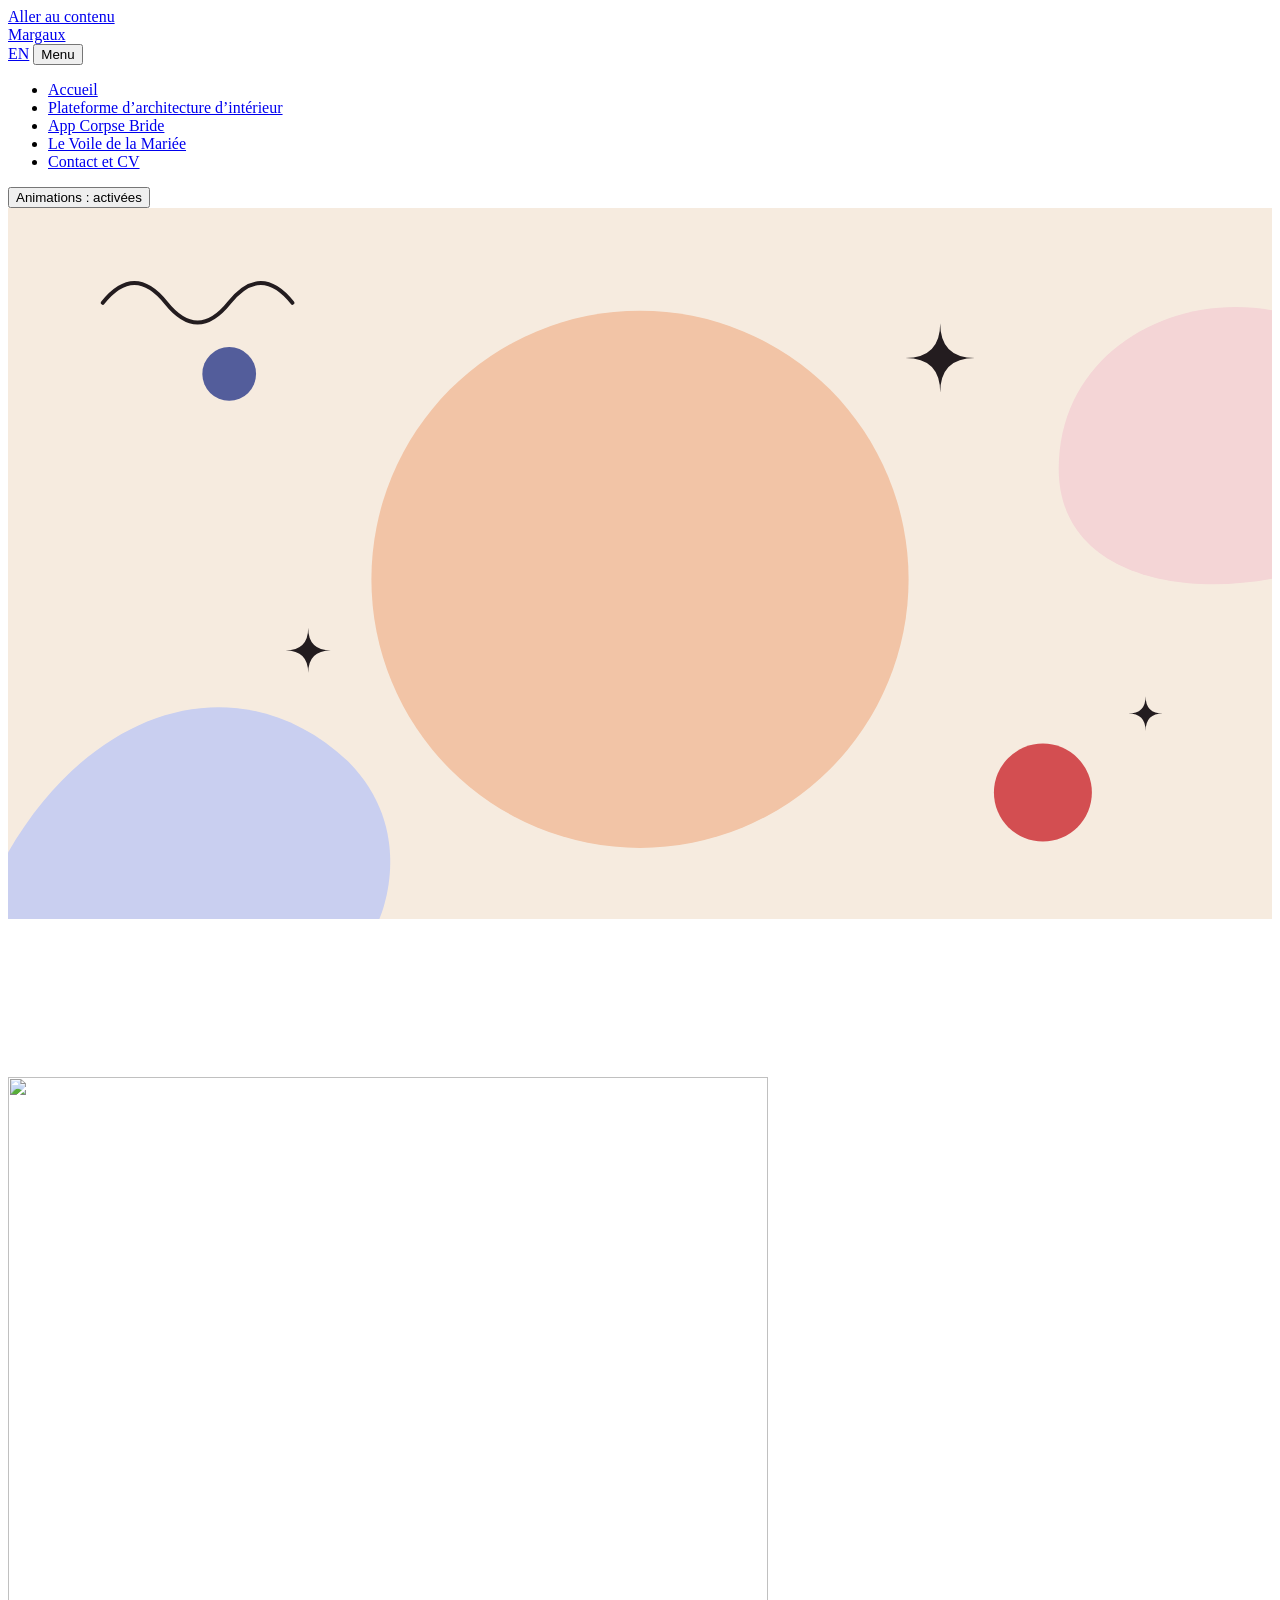
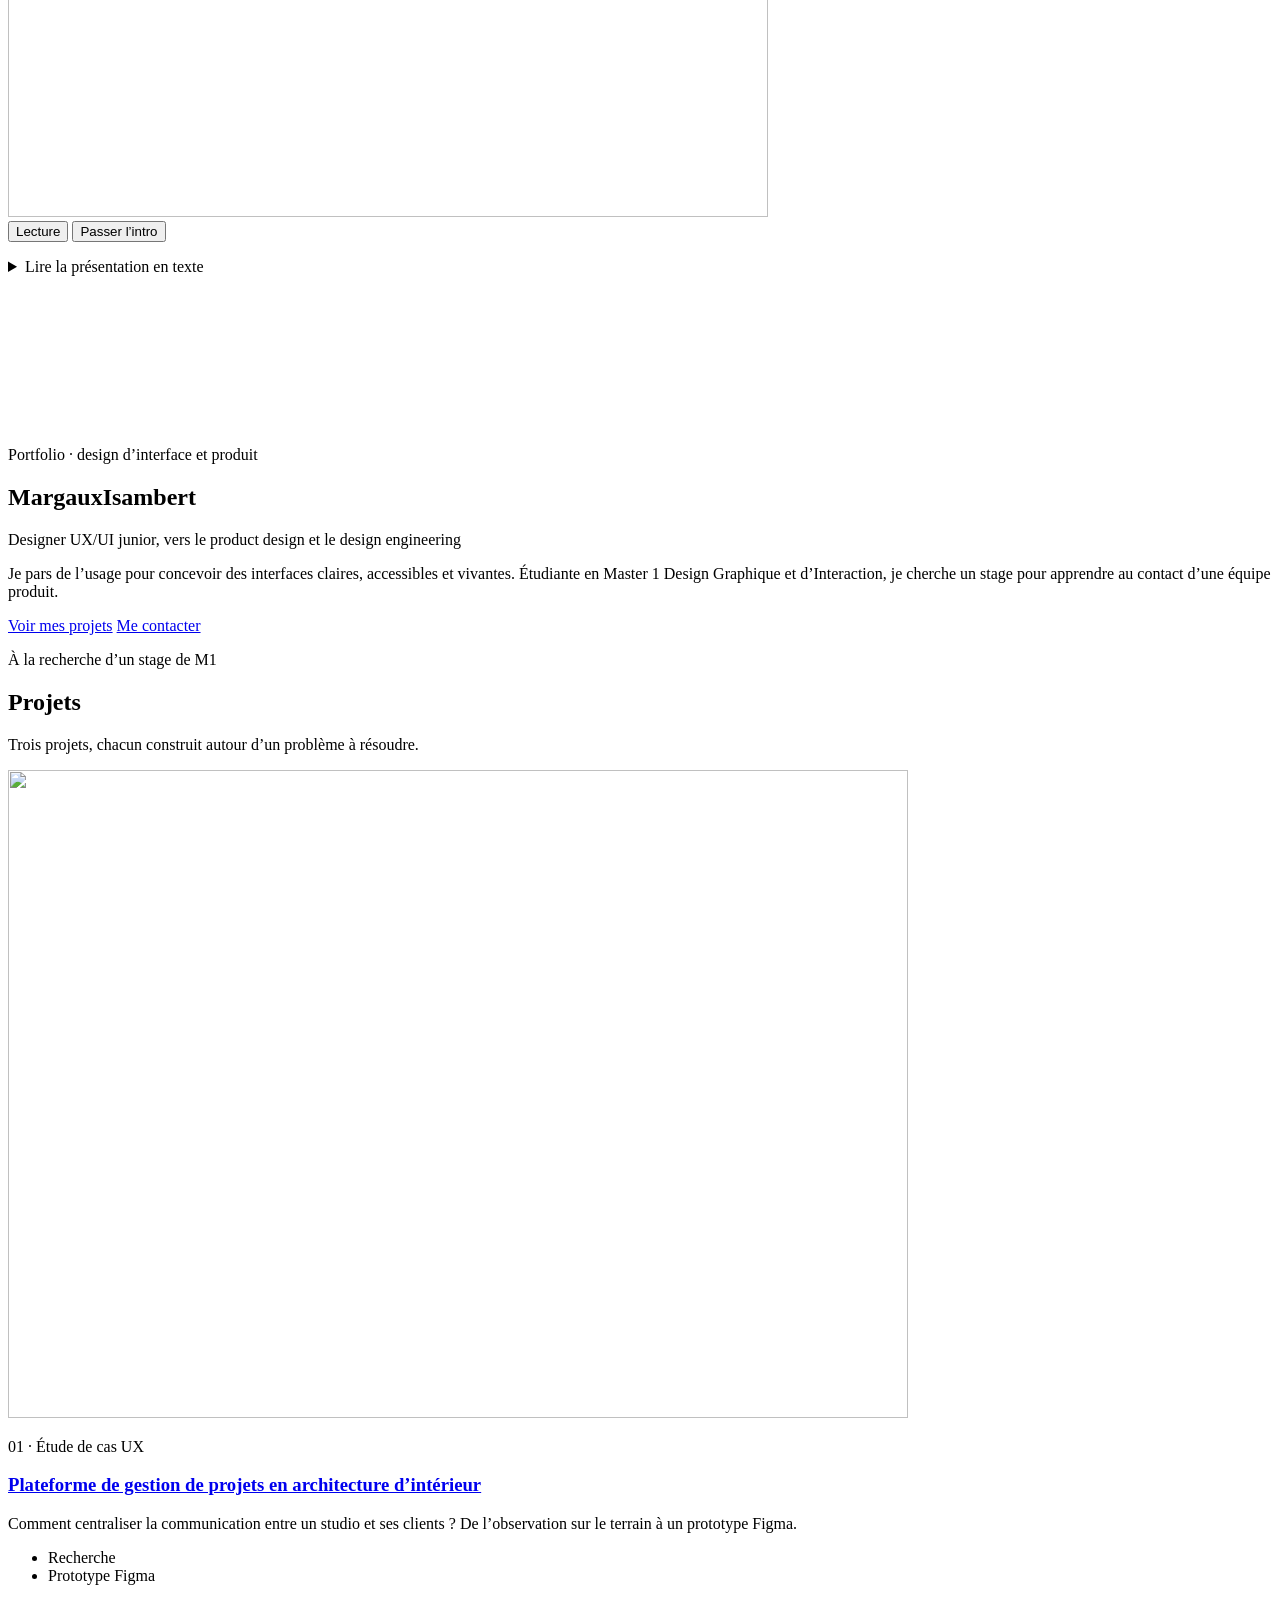
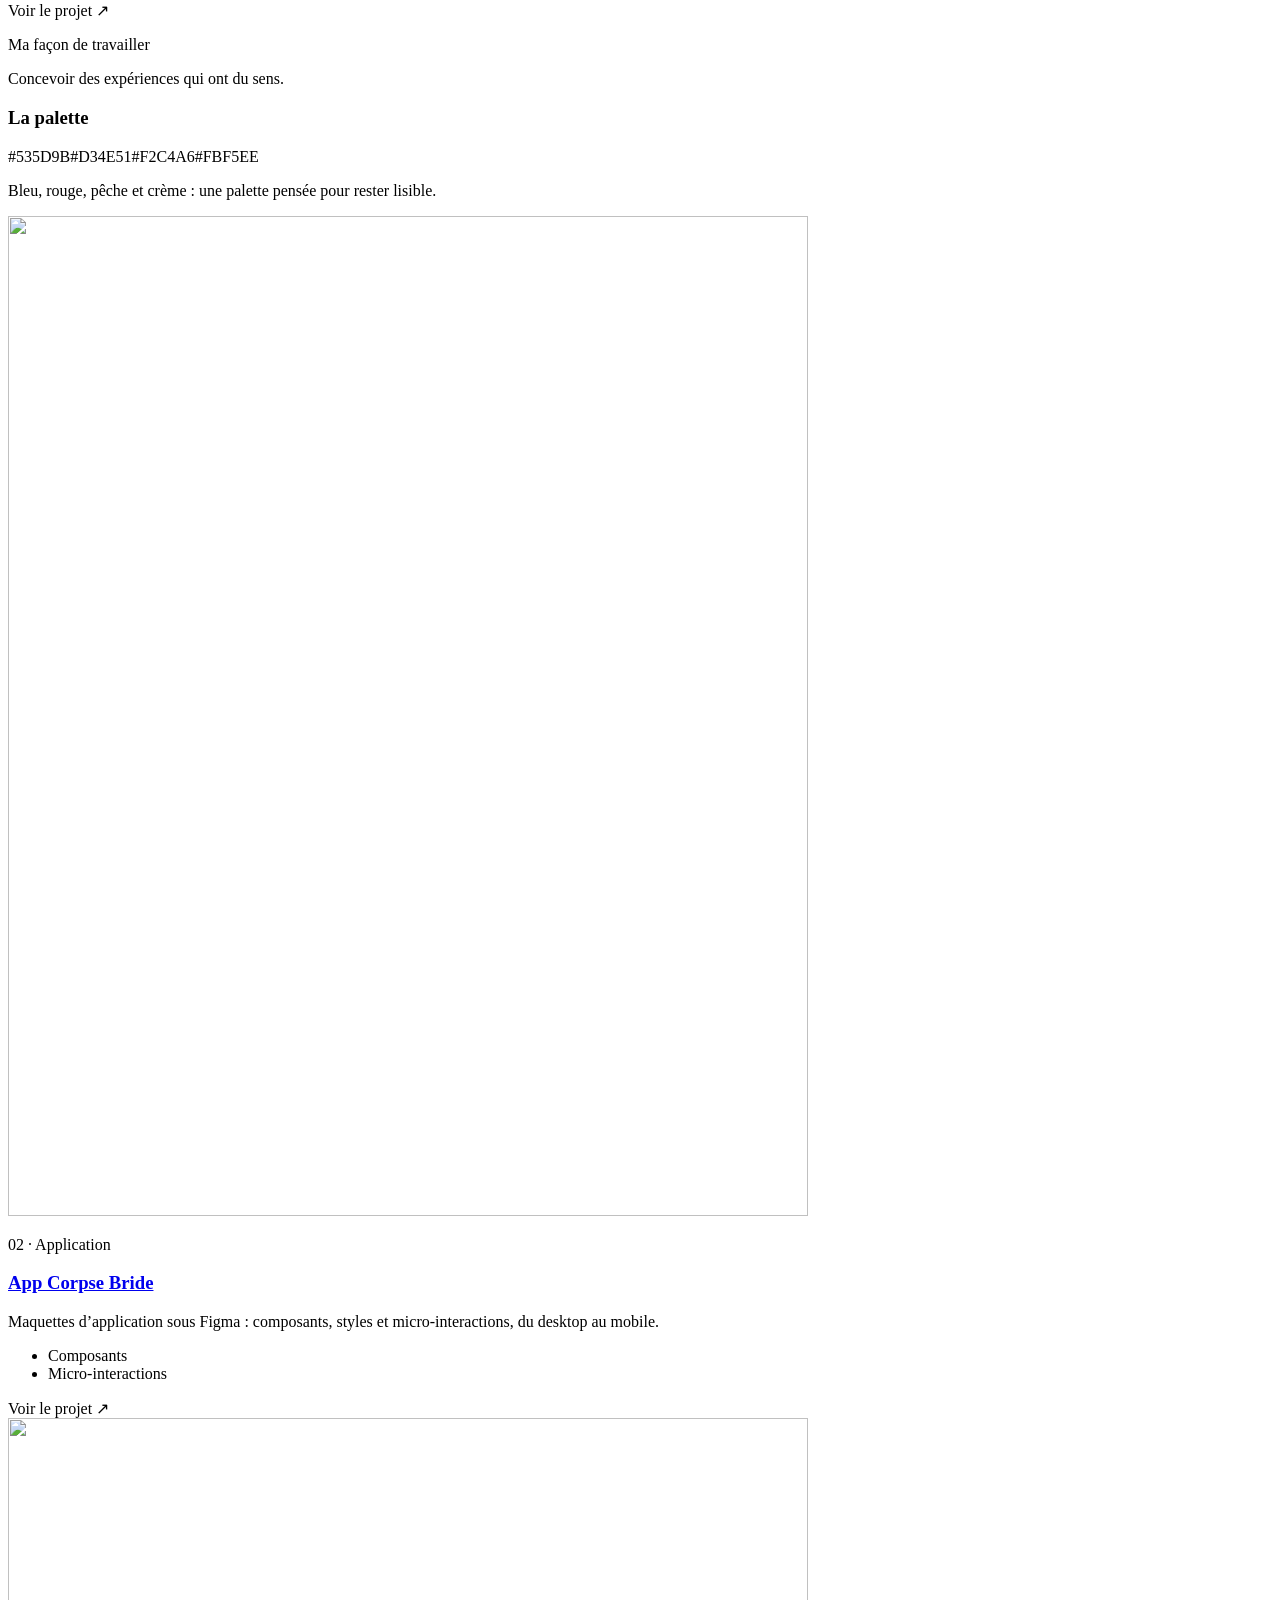
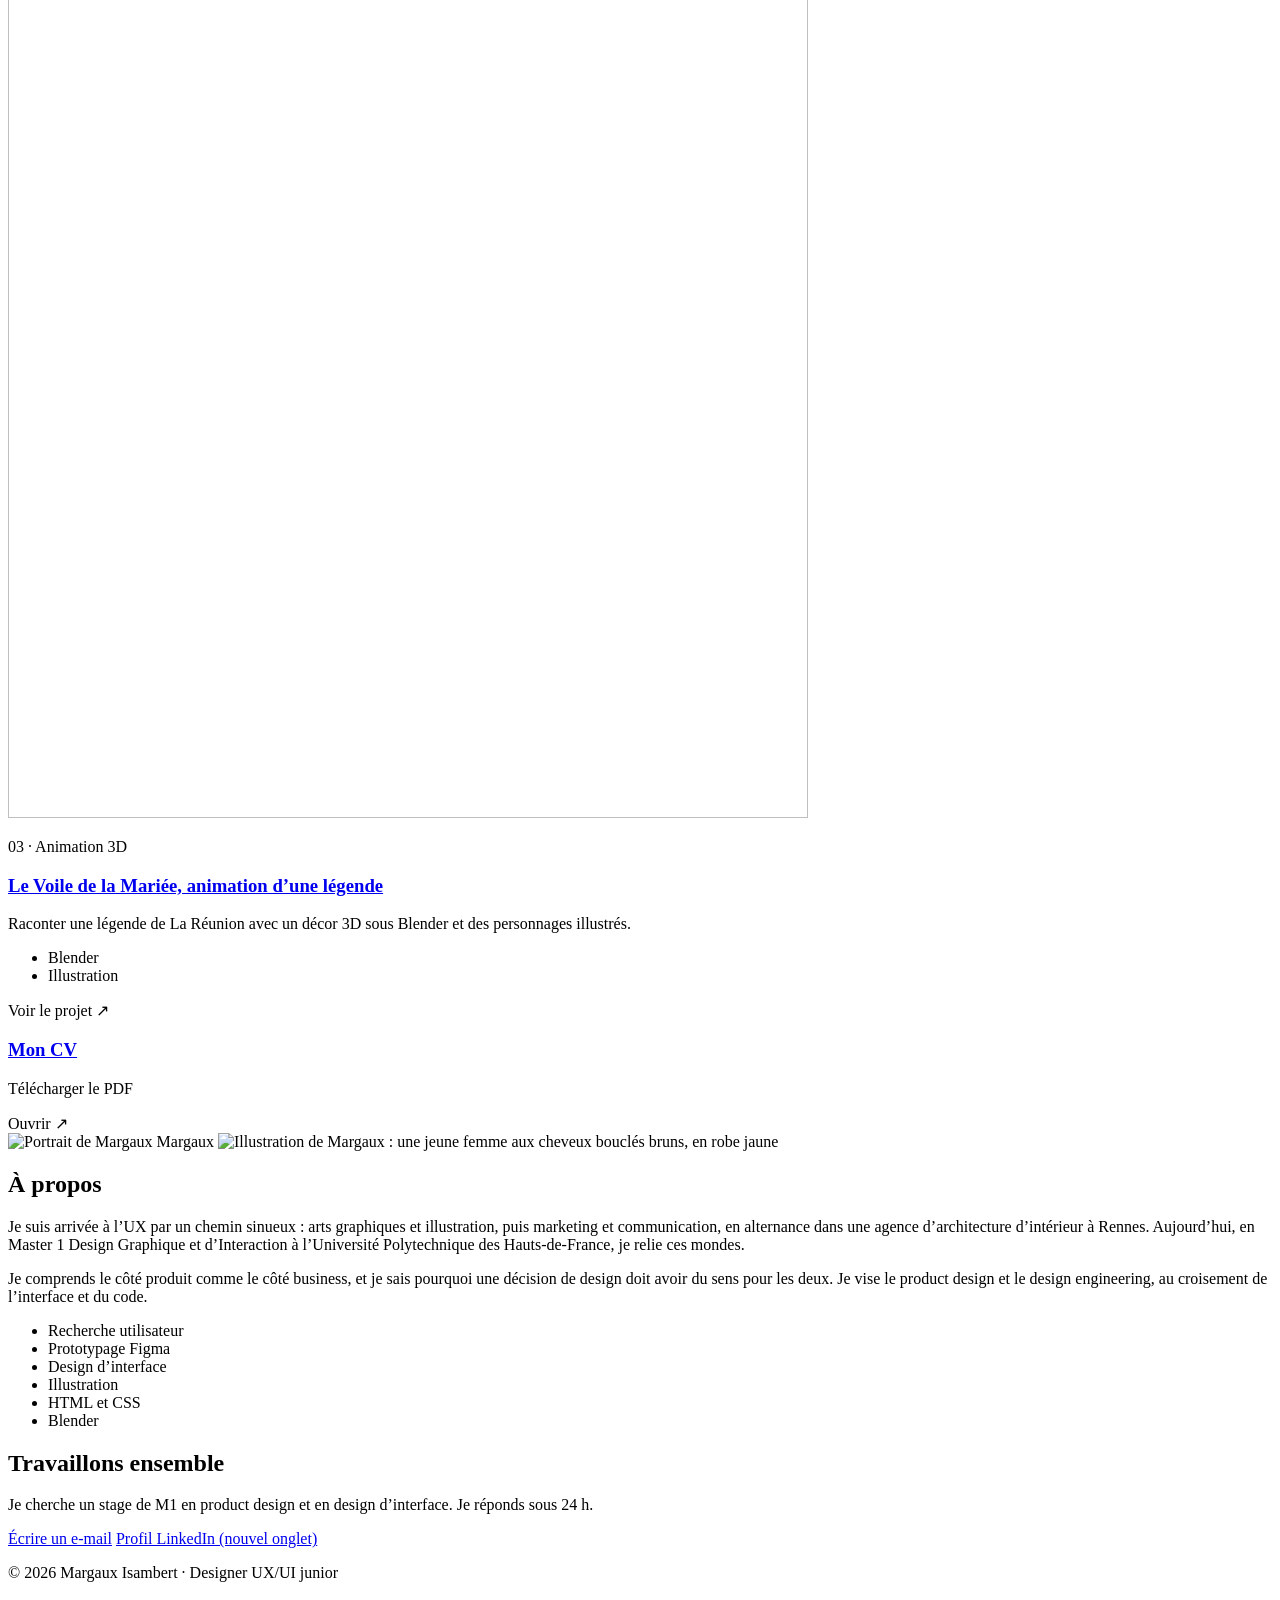
==== index.html @ fbe2d5d9 "Add files via upload" ====
<!doctype html>
<html lang="fr">
<head>
<meta charset="utf-8">
<meta name="viewport" content="width=device-width, initial-scale=1">
<title>Margaux Isambert | Designer UX/UI junior, product design et design engineering</title>
<meta name="description" content="Portfolio de Margaux Isambert, designer UX/UI junior en Master 1 Design Graphique et d’Interaction : étude de cas UX, maquettes d’application, animation 3D.">
<meta name="theme-color" content="#535d9b">
<link rel="canonical" href="https://mamargaux01.github.io/portfolio-2026/">
<link rel="alternate" hreflang="fr" href="https://mamargaux01.github.io/portfolio-2026/">
<link rel="alternate" hreflang="en" href="https://mamargaux01.github.io/portfolio-2026/en/index.html">
<link rel="alternate" hreflang="x-default" href="https://mamargaux01.github.io/portfolio-2026/">
<meta property="og:type" content="website">
<meta property="og:locale" content="fr_FR">
<meta property="og:title" content="Margaux Isambert | Designer UX/UI junior, product design et design engineering">
<meta property="og:description" content="Portfolio de Margaux Isambert, designer UX/UI junior en Master 1 Design Graphique et d’Interaction : étude de cas UX, maquettes d’application, animation 3D.">
<meta property="og:url" content="https://mamargaux01.github.io/portfolio-2026/">
<link rel="icon" href="assets/img/favicon.svg" type="image/svg+xml">
<link rel="preload" href="assets/fonts/sacramento-latin-400-normal.woff2" as="font" type="font/woff2" crossorigin>
<link rel="preload" href="assets/fonts/alice-latin-400-normal.woff2" as="font" type="font/woff2" crossorigin>
<script>(function(){var d=document.documentElement,m='full';try{m=matchMedia('(prefers-reduced-motion: reduce)').matches?'reduced':'full';var s=localStorage.getItem('mi-motion');if(s)m=s}catch(e){}d.dataset.motion=m})()</script>
<link rel="stylesheet" href="assets/css/style.css">
<link rel="preload" href="assets/img/avatar.webp" as="image" type="image/webp">
<script type="application/ld+json">{"@context":"https://schema.org","@type":"Person","name":"Margaux Isambert","jobTitle":"Designer UX/UI junior","url":"https://mamargaux01.github.io/portfolio-2026/","sameAs":["https://www.linkedin.com/in/margaux-isambert/"],"alumniOf":{"@type":"CollegeOrUniversity","name":"Université Polytechnique des Hauts-de-France"}}</script>
</head>
<body>
<a class="skip" href="#contenu">Aller au contenu</a>
<header class="hdr">
  <a class="logo" href="index.html" aria-label="Margaux Isambert, accueil">Margaux</a>
  <div class="hdr__right">
    <a class="lang" href="en/index.html" hreflang="en" lang="en" aria-label="Read this page in English">EN</a>
    <button class="burger" id="menu-btn" type="button" aria-expanded="false" aria-controls="menu" data-open-label="Menu" data-close-label="Fermer">
      <span class="burger__bars" aria-hidden="true"><span></span></span>
      <span class="burger__label">Menu</span>
    </button>
  </div>
</header>
<div class="menu" id="menu" role="dialog" aria-modal="true" aria-label="Menu principal" inert>
  <nav aria-label="Navigation principale">
    <ul><li><a href="index.html" aria-current="page">Accueil</a></li><li><a href="projets/plateforme-gestion-architecture.html">Plateforme d’architecture d’intérieur</a></li><li><a href="projets/app-corpse-bride.html">App Corpse Bride</a></li><li><a href="projets/voile-de-la-mariee.html">Le Voile de la Mariée</a></li><li><a href="contact.html">Contact et CV</a></li></ul>
  </nav>
  <div class="menu__tools">
    <button class="btn btn--ghost" id="motion-toggle" type="button" aria-pressed="false" data-on="Animations : activées" data-off="Animations : réduites">Animations : activées</button>
  </div>
</div>
<main id="contenu">
  <section class="intro" aria-label="Introduction animée">
    <div class="stage" data-intro data-video="off" data-l-play="Lecture" data-l-pause="Pause" data-l-replay="Revoir l’intro" data-l-done="Intro terminée" data-l-sp="Lecture" data-l-spa="Pause">
      <div class="stage__deco"><svg viewBox="0 0 1600 900" preserveAspectRatio="xMidYMid slice" xmlns="http://www.w3.org/2000/svg" aria-hidden="true" focusable="false">
<rect width="1600" height="900" fill="#f6ebdf"/>
<circle cx="800" cy="470" r="340" fill="#f2c4a6"/>
<path d="M-40 900 C60 640 280 560 430 700 C520 790 470 900 470 900Z" fill="#c9cff0"/>
<path d="M1640 140 C1500 90 1330 170 1330 330 C1330 470 1500 500 1640 460Z" fill="#f4d5d6"/>
<circle cx="1310" cy="740" r="62" fill="#d34e51"/>
<circle cx="280" cy="210" r="34" fill="#535d9b"/>
<path d="M120 120 q40 -50 80 0 t80 0 t80 0" fill="none" stroke="#231c1f" stroke-width="5" stroke-linecap="round"/>
<g fill="#231c1f"><path transform="translate(1180 190)" d="M0 -44 Q0 0 44 0 Q0 0 0 44 Q0 0 -44 0 Q0 0 0 -44Z"/><path transform="translate(380 560) scale(.65)" d="M0 -44 Q0 0 44 0 Q0 0 0 44 Q0 0 -44 0 Q0 0 0 -44Z"/><path transform="translate(1440 640) scale(.5)" d="M0 -44 Q0 0 44 0 Q0 0 0 44 Q0 0 -44 0 Q0 0 0 -44Z"/></g>
</svg></div>
      <video class="stage__video" muted playsinline preload="auto" poster="assets/img/avatar.webp" aria-hidden="true" tabindex="-1">
                <source src="assets/video/intro.webm" type="video/webm">
        <source src="assets/video/intro.mp4" type="video/mp4">
      </video>
      <div class="stage__fallback" aria-hidden="true">
        <div class="prints"><span></span><span></span><span></span><span></span><span></span><span></span></div>
        <div class="walker"><img src="assets/img/avatar.webp" width="760" height="740" alt=""></div>
      </div>
      <div class="bubbles" aria-hidden="true"></div>
    </div>
    <div class="ctrl">
      <button class="btn" id="intro-play" type="button"><span>Lecture</span></button>
      <button class="btn btn--ghost" id="intro-skip" type="button">Passer l’intro</button>
    </div>
    <p class="vh" id="intro-status" role="status" aria-live="polite"></p>
    <details class="transcript">
      <summary>Lire la présentation en texte</summary>
      <ol id="transcript">
        <li data-start="1.2" data-end="4.4">Bonjour, moi c’est Margaux !</li>
        <li data-start="4.8" data-end="10">Je suis designer UX/UI junior, en Master 1 Design Graphique et d’Interaction à l’UPHF.</li>
        <li data-start="10.4" data-end="16.4">Je viens du marketing et de la communication : je conçois des interfaces qui ont du sens pour les gens… et pour le produit.</li>
        <li data-start="16.8" data-end="22">Mon objectif : devenir product designer et design engineer, là où le design rencontre le code.</li>
        <li data-start="22.4" data-end="26.5">Voici trois projets pour comprendre ma façon de travailler.</li>
      </ol>
    </details>
  </section>

  <section class="hero" id="hero" aria-labelledby="hero-title">
    <canvas class="organic" aria-hidden="true"></canvas>
    <div class="wrap hero__in">
      <p class="eyebrow">Portfolio · design d’interface et produit</p>
      <h1 id="hero-title"><span class="h1__script">Margaux</span><span class="h1__caps">Isambert</span></h1>
      <p class="hero__role">Designer UX/UI junior, vers le product design et le design engineering</p>
      <p class="hero__lead">Je pars de l’usage pour concevoir des interfaces claires, accessibles et vivantes. Étudiante en Master 1 Design Graphique et d’Interaction, je cherche un stage pour apprendre au contact d’une équipe produit.</p>
      <div class="hero__cta">
        <a class="btn" href="#projets">Voir mes projets</a>
        <a class="btn btn--ghost" href="contact.html">Me contacter</a>
      </div>
    </div>
    <p class="sticker">À la recherche d’un stage de M1</p>
  </section>

  <section class="sec" id="projets" aria-labelledby="projets-title">
    <div class="wrap">
      <div class="board-head">
        <h2 class="display" id="projets-title">Projets</h2>
        <p>Trois projets, chacun construit autour d’un problème à résoudre.</p>
      </div>
      <div class="board">
        <div class="col">
          <article class="pin pin--p1">
          <div class="pin__media pin__media--ui"><img src="assets/img/projects/p1-pin.webp" width="900" height="648" alt="" loading="lazy"></div>
          <div class="pin__body">
            <p class="eyebrow">01 · Étude de cas UX</p>
            <h3><a class="pin__link" href="projets/plateforme-gestion-architecture.html">Plateforme de gestion de projets en architecture d’intérieur</a></h3>
            <p>Comment centraliser la communication entre un studio et ses clients ? De l’observation sur le terrain à un prototype Figma.</p>
            <ul class="tags chips"><li>Recherche</li><li>Prototype Figma</li></ul>
          </div>
          <span class="pin__go" aria-hidden="true">Voir le projet ↗</span>
        </article>
          <div class="pin pin--quote"><p class="eyebrow">Ma façon de travailler</p><p>Concevoir des expériences qui ont du sens.</p></div>
        </div>
        <div class="col">
          <div class="pin pin--palette"><h3>La palette</h3>
            <div class="swatches"><span class="swatch swatch--blue">#535D9B</span><span class="swatch swatch--red">#D34E51</span><span class="swatch swatch--peach">#F2C4A6</span><span class="swatch swatch--cream">#FBF5EE</span></div>
            <p>Bleu, rouge, pêche et crème : une palette pensée pour rester lisible.</p></div>
          <article class="pin pin--p2">
          <div class="pin__media pin__media--tall"><img src="assets/img/projects/p2-pin.webp" width="800" height="1000" alt="" loading="lazy"></div>
          <div class="pin__body">
            <p class="eyebrow">02 · Application</p>
            <h3><a class="pin__link" href="projets/app-corpse-bride.html">App Corpse Bride</a></h3>
            <p>Maquettes d’application sous Figma : composants, styles et micro-interactions, du desktop au mobile.</p>
            <ul class="tags chips"><li>Composants</li><li>Micro-interactions</li></ul>
          </div>
          <span class="pin__go" aria-hidden="true">Voir le projet ↗</span>
        </article>
        </div>
        <div class="col">
          <article class="pin pin--p3">
          <div class="pin__media pin__media--tall2"><img src="assets/img/projects/p3-pin.webp" width="800" height="1000" alt="" loading="lazy"></div>
          <div class="pin__body">
            <p class="eyebrow">03 · Animation 3D</p>
            <h3><a class="pin__link" href="projets/voile-de-la-mariee.html">Le Voile de la Mariée, animation d’une légende</a></h3>
            <p>Raconter une légende de La Réunion avec un décor 3D sous Blender et des personnages illustrés.</p>
            <ul class="tags chips"><li>Blender</li><li>Illustration</li></ul>
          </div>
          <span class="pin__go" aria-hidden="true">Voir le projet ↗</span>
        </article>
          <div class="pin pin--cv"><h3><a class="pin__link" href="contact.html#cv">Mon CV</a></h3><p>Télécharger le PDF</p><span class="pin__go" aria-hidden="true">Ouvrir ↗</span></div>
        </div>
      </div>
    </div>
  </section>

  <section class="sec about" id="apropos" aria-labelledby="apropos-title">
    <div class="wrap about__grid">
      <div class="polaroid">
        <img class="photo" src="assets/img/photo.webp" width="840" height="1120" loading="lazy" alt="Portrait de Margaux">
        <span class="polaroid__cap" aria-hidden="true">Margaux</span>
        <img class="sticker-av" src="assets/img/avatar.webp" width="760" height="740" loading="lazy" alt="Illustration de Margaux : une jeune femme aux cheveux bouclés bruns, en robe jaune">
      </div>
      <div>
        <h2 class="display" id="apropos-title">À propos</h2>
        <p>Je suis arrivée à l’UX par un chemin sinueux : arts graphiques et illustration, puis marketing et communication, en alternance dans une agence d’architecture d’intérieur à Rennes. Aujourd’hui, en Master 1 Design Graphique et d’Interaction à l’Université Polytechnique des Hauts-de-France, je relie ces mondes.</p><p>Je comprends le côté produit comme le côté business, et je sais pourquoi une décision de design doit avoir du sens pour les deux. Je vise le product design et le design engineering, au croisement de l’interface et du code.</p>
        <ul class="chips"><li>Recherche utilisateur</li><li>Prototypage Figma</li><li>Design d’interface</li><li>Illustration</li><li>HTML et CSS</li><li>Blender</li></ul>
      </div>
    </div>
  </section>

  <section class="band sec" aria-labelledby="contact-title">
  <div class="wrap">
    <h2 class="display" id="contact-title">Travaillons ensemble</h2>
    <p>Je cherche un stage de M1 en product design et en design d’interface. Je réponds sous 24 h.</p>
    <div class="band__links">
      <a class="btn btn--light" href="mailto:margauxisb.pro@gmail.com">Écrire un e-mail</a>
      <a class="btn btn--outline-light" href="https://www.linkedin.com/in/margaux-isambert/" target="_blank" rel="noopener">Profil LinkedIn<span class="vh"> (nouvel onglet)</span></a>
    </div>
  </div>
</section>

</main>
<footer class="ftr">
  <div class="wrap">
    <p>© 2026 Margaux Isambert · Designer UX/UI junior</p>
    <p><a href="mailto:margauxisb.pro@gmail.com">margauxisb.pro@gmail.com</a> · <a href="https://www.linkedin.com/in/margaux-isambert/" target="_blank" rel="noopener">LinkedIn<span class="vh"> (nouvel onglet)</span></a></p>
  </div>
</footer>
<script src="assets/js/main.js" defer></script>
<script src="assets/js/intro.js" defer></script>
<script src="assets/js/organic.js" defer></script>
</body>
</html>
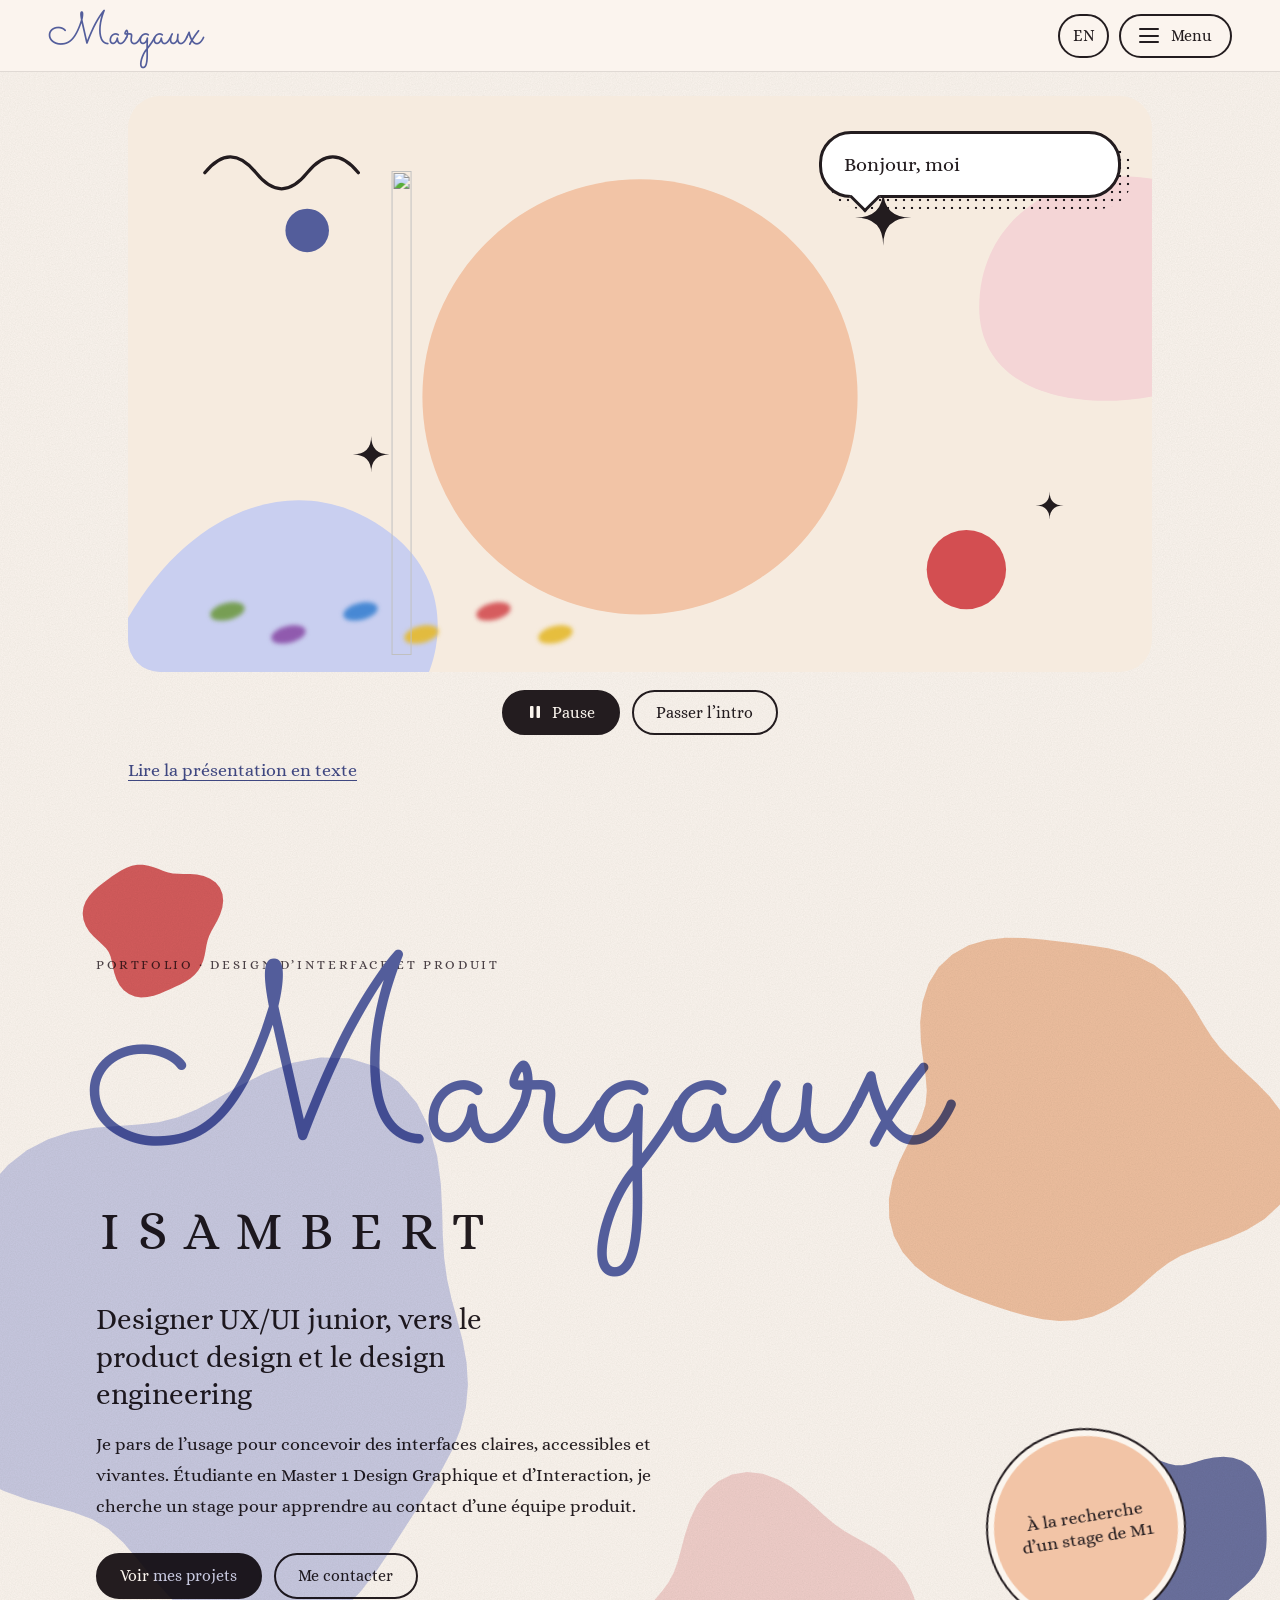
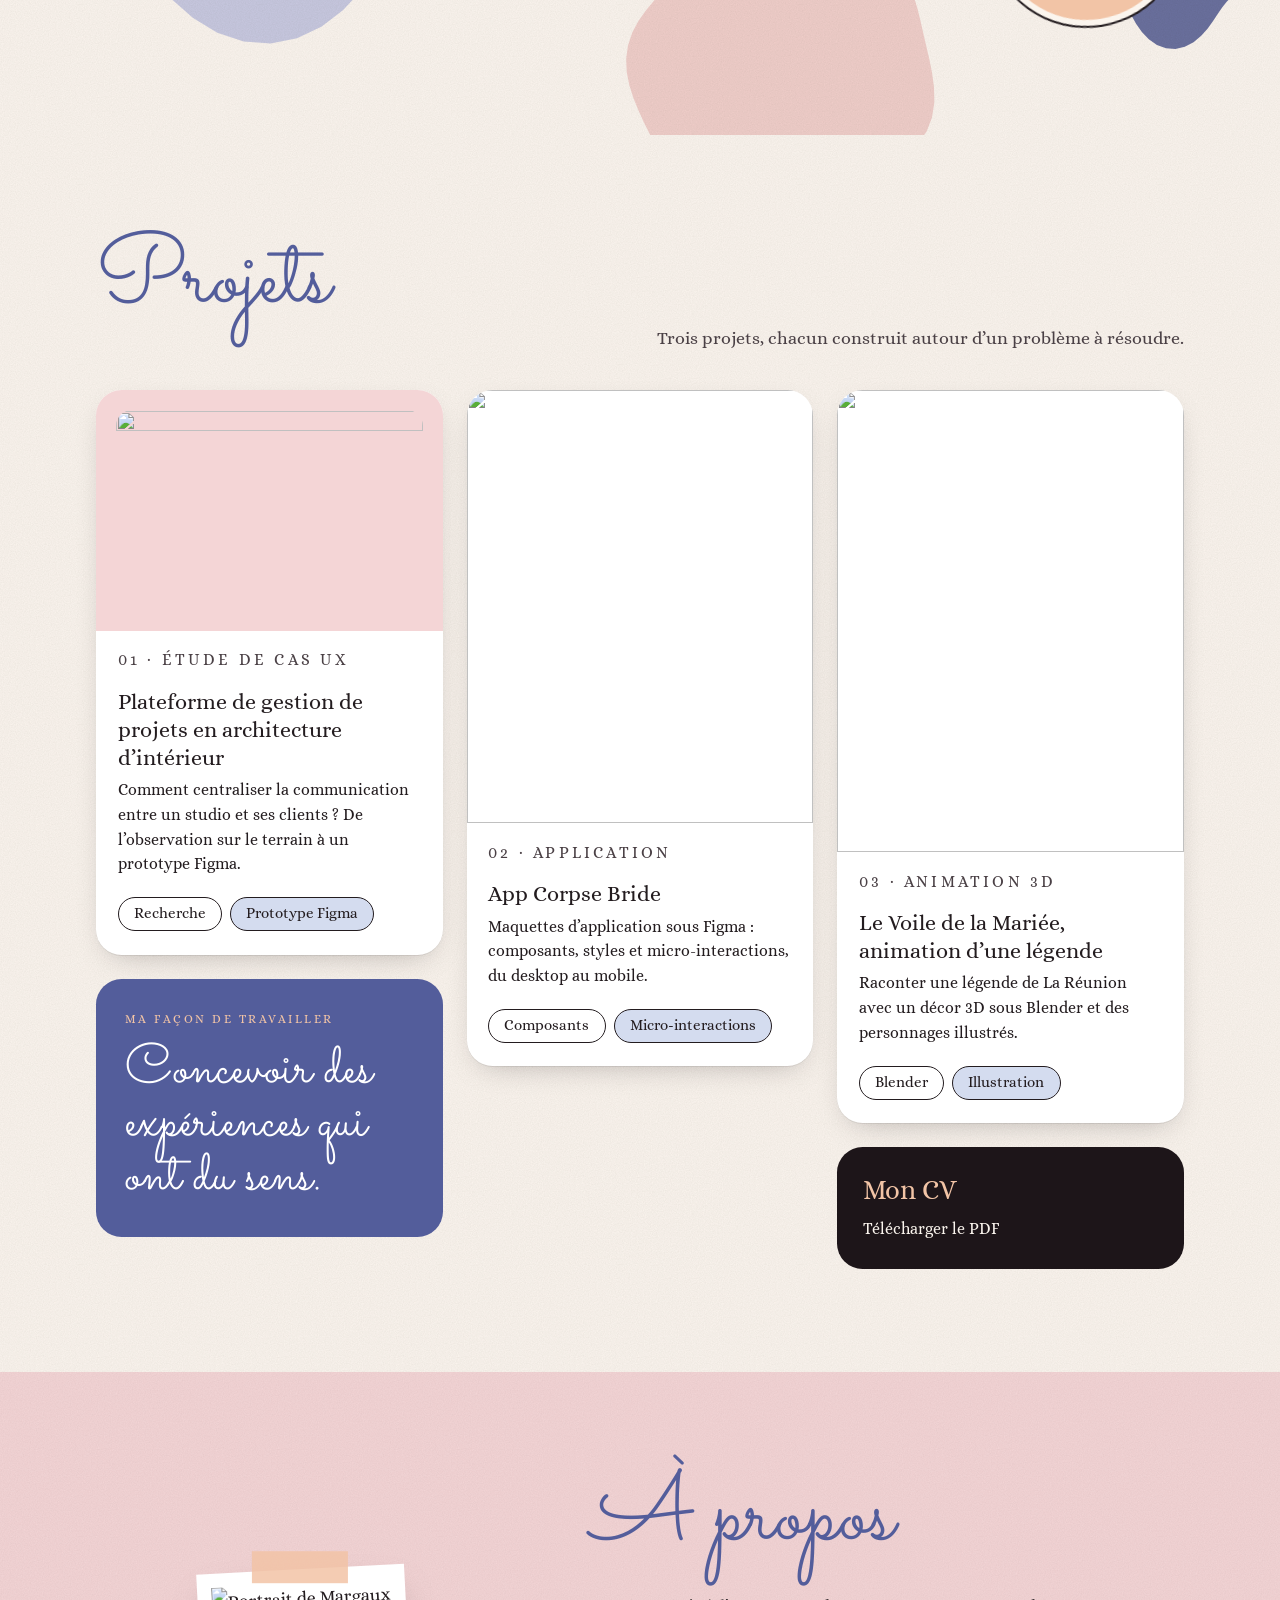
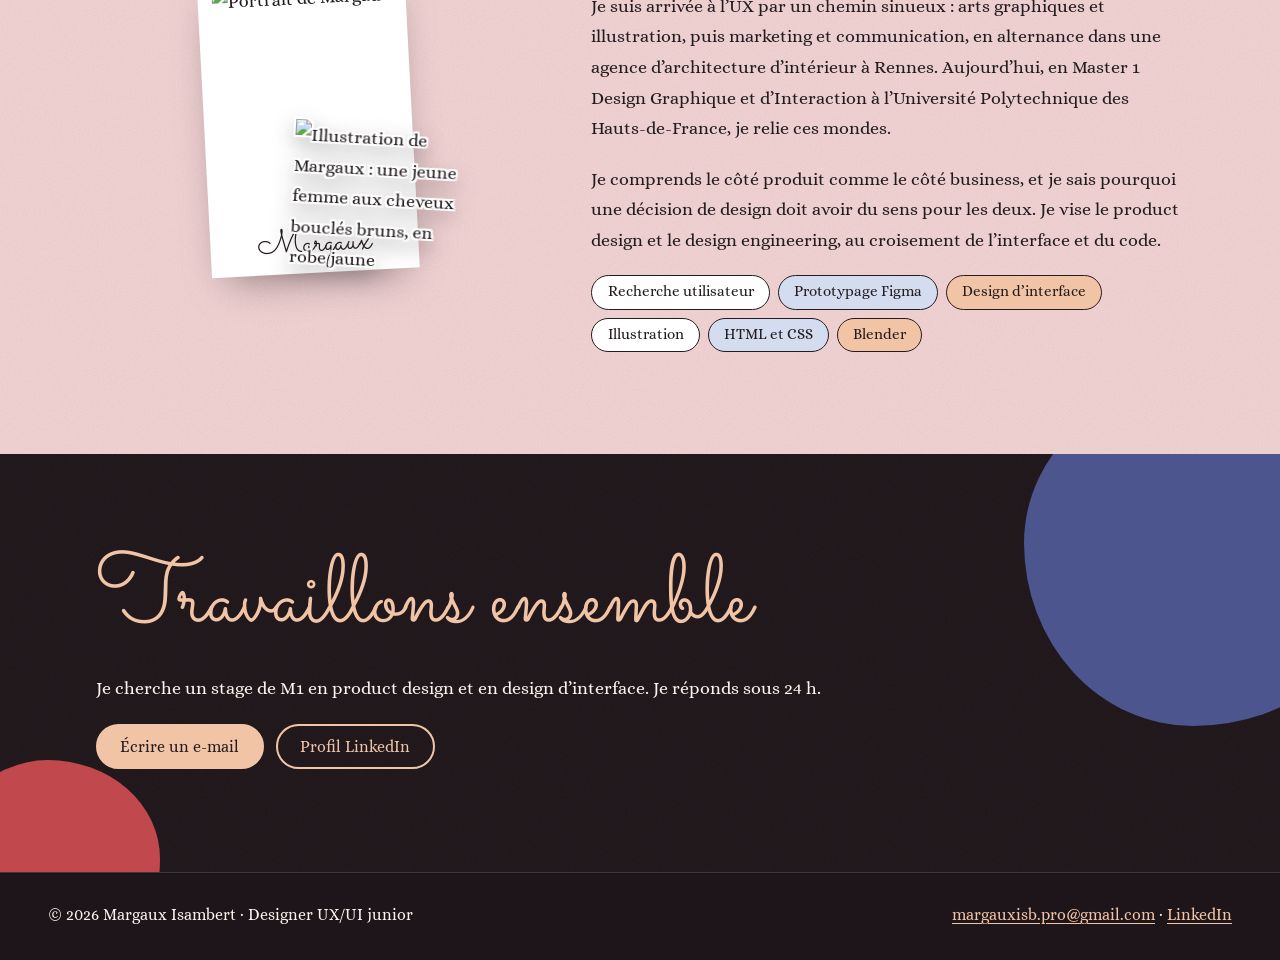
==== commit ddfd1249: "Update index.html" ====
--- a/index.html
+++ b/index.html
@@ -119,9 +119,6 @@
           <div class="pin pin--quote"><p class="eyebrow">Ma façon de travailler</p><p>Concevoir des expériences qui ont du sens.</p></div>
         </div>
         <div class="col">
-          <div class="pin pin--palette"><h3>La palette</h3>
-            <div class="swatches"><span class="swatch swatch--blue">#535D9B</span><span class="swatch swatch--red">#D34E51</span><span class="swatch swatch--peach">#F2C4A6</span><span class="swatch swatch--cream">#FBF5EE</span></div>
-            <p>Bleu, rouge, pêche et crème : une palette pensée pour rester lisible.</p></div>
           <article class="pin pin--p2">
           <div class="pin__media pin__media--tall"><img src="assets/img/projects/p2-pin.webp" width="800" height="1000" alt="" loading="lazy"></div>
           <div class="pin__body">
--- a/assets/css/style.css
+++ b/assets/css/style.css
@@ -0,0 +1,313 @@
+@font-face{font-family:"Sacramento";src:url("../fonts/sacramento-latin-400-normal.woff2") format("woff2");font-weight:400;font-style:normal;font-display:swap}
+@font-face{font-family:"Alice";src:url("../fonts/alice-latin-400-normal.woff2") format("woff2");font-weight:400;font-style:normal;font-display:swap}
+
+:root{
+  --cream:#fbf5ee;
+  --paper:#ffffff;
+  --ink:#231c1f;
+  --ink-soft:#4a4045;
+  --blue:#535d9b;
+  --blue-deep:#3f4780;
+  --blue-soft:#c9cff0;
+  --powder:#d4dcef;
+  --red:#d34e51;
+  --red-text:#b8383c;
+  --peach:#f2c4a6;
+  --blush:#f4d5d6;
+  --night:#1d1519;
+  --maxw:74rem;
+  --gut:clamp(1.25rem,4vw,3rem);
+  --hdr:4.5rem;
+  --script:"Sacramento","Brush Script MT",cursive;
+  --serif:"Alice",Georgia,serif;
+  --grain:url("data:image/svg+xml,%3Csvg xmlns='http://www.w3.org/2000/svg' width='180' height='180'%3E%3Cfilter id='n'%3E%3CfeTurbulence type='fractalNoise' baseFrequency='.85' numOctaves='2' stitchTiles='stitch'/%3E%3CfeColorMatrix values='0 0 0 0 .14 0 0 0 0 .1 0 0 0 0 .1 0 0 0 .1 0'/%3E%3C/filter%3E%3Crect width='100%25' height='100%25' filter='url(%23n)'/%3E%3C/svg%3E");
+  --dots:radial-gradient(var(--ink) 1.1px,transparent 1.6px) 0 0/8px 8px;
+}
+
+*,*::before,*::after{box-sizing:border-box}
+html{scroll-padding-top:calc(var(--hdr) + 1rem);-webkit-text-size-adjust:100%}
+body{margin:0;font-family:var(--serif);font-size:1.125rem;line-height:1.7;color:var(--ink);background:var(--cream) var(--grain)}
+img,video,svg{max-width:100%;height:auto;display:block}
+p{margin:0 0 1.1em;max-width:66ch}
+a{color:var(--blue-deep);text-underline-offset:.2em;text-decoration-thickness:.08em}
+a:hover{color:var(--ink)}
+:focus-visible{outline:3px solid var(--red);outline-offset:3px;border-radius:3px}
+h1,h2,h3{margin:0;font-weight:400}
+h3{font-size:1.45rem;line-height:1.25;margin-bottom:.5rem}
+
+.skip{position:absolute;left:1rem;top:-6rem;z-index:300;background:var(--ink);color:var(--cream);padding:.75rem 1.1rem;border-radius:.6rem;text-decoration:none}
+.skip:focus{top:1rem;color:var(--cream)}
+.vh{position:absolute;width:1px;height:1px;overflow:hidden;clip:rect(0 0 0 0);clip-path:inset(50%);white-space:nowrap}
+.wrap{max-width:var(--maxw);margin:0 auto;padding:0 var(--gut)}
+.sec{padding-block:clamp(3.5rem,8vw,6.5rem)}
+.eyebrow{margin:0 0 .75rem;font-size:.82rem;letter-spacing:.2em;text-transform:uppercase;color:var(--ink-soft)}
+.display{font-family:var(--script);font-weight:400;line-height:.95;color:var(--blue)}
+h2.display{font-size:clamp(3.6rem,8vw,6rem);margin-bottom:1.6rem}
+
+.hdr{position:fixed;inset:0 0 auto 0;height:var(--hdr);z-index:100;display:flex;align-items:center;justify-content:space-between;padding:0 var(--gut);background:rgba(251,245,238,.94);border-bottom:1px solid rgba(35,28,31,.12);-webkit-backdrop-filter:blur(8px);backdrop-filter:blur(8px)}
+.logo{font-family:var(--script);font-size:2.9rem;line-height:1;color:var(--blue);text-decoration:none}
+.hdr__right{display:flex;align-items:center;gap:.6rem}
+.lang,.burger{display:inline-flex;align-items:center;justify-content:center;min-height:2.75rem;border:2px solid var(--ink);border-radius:2rem;background:transparent;color:var(--ink);font:inherit;font-size:1rem;text-decoration:none;cursor:pointer;transition:background .2s,color .2s}
+.lang{min-width:2.75rem;padding:0 .8rem}
+.burger{gap:.75rem;padding:.4rem 1.1rem}
+.lang:hover,.burger:hover{background:var(--peach);color:var(--ink)}
+.burger__bars{position:relative;width:1.3rem;height:.95rem;display:block}
+.burger__bars::before,.burger__bars::after,.burger__bars span{content:"";position:absolute;left:0;right:0;height:2px;background:currentColor;border-radius:2px;transition:transform .25s,opacity .2s,top .25s}
+.burger__bars::before{top:0}
+.burger__bars span{top:calc(50% - 1px)}
+.burger__bars::after{top:calc(100% - 2px)}
+.burger[aria-expanded="true"] .burger__bars::before{top:calc(50% - 1px);transform:rotate(45deg)}
+.burger[aria-expanded="true"] .burger__bars::after{top:calc(50% - 1px);transform:rotate(-45deg)}
+.burger[aria-expanded="true"] .burger__bars span{opacity:0}
+
+.menu{position:fixed;inset:0;z-index:90;isolation:isolate;overflow:auto;background:var(--blue) var(--grain);color:#fff;display:flex;flex-direction:column;justify-content:center;padding:calc(var(--hdr) + 2rem) var(--gut) 3rem;visibility:hidden;opacity:0;transition:opacity .3s,visibility 0s .3s}
+.menu.is-open{visibility:visible;opacity:1;transition:opacity .3s}
+.menu::before{content:"";position:absolute;z-index:-1;left:-8vmax;top:-8vmax;width:26vmax;height:26vmax;background:var(--peach);border-radius:48% 52% 60% 40% / 50% 42% 58% 50%;opacity:.95;pointer-events:none}
+.menu::after{content:"";position:absolute;z-index:-1;right:-10vmax;bottom:-10vmax;width:36vmax;height:36vmax;background:var(--red);border-radius:62% 38% 55% 45% / 48% 58% 42% 52%;pointer-events:none}
+.menu ul{list-style:none;margin:0 0 2rem;padding:0;max-width:var(--maxw)}
+.menu a{display:inline-block;color:#fff;font-size:clamp(1.9rem,5.2vw,3.2rem);line-height:1.25;padding:.2rem 0;text-decoration:none;background:linear-gradient(currentColor,currentColor) 0 100%/0 3px no-repeat;transition:background-size .25s}
+.menu a:hover,.menu a:focus-visible,.menu a[aria-current="page"]{background-size:100% 3px;color:#fff}
+.menu :focus-visible,.menu-open .hdr :focus-visible{outline-color:#fff}
+.menu__tools{display:flex;flex-wrap:wrap;gap:.75rem}
+.menu .btn--ghost{color:#fff;border-color:#fff}
+.menu .btn--ghost:hover{background:#fff;color:var(--blue-deep)}
+.menu-open{overflow:hidden}
+.menu-open .hdr{background:transparent;border-color:transparent;-webkit-backdrop-filter:none;backdrop-filter:none}
+.menu-open .logo,.menu-open .burger,.menu-open .lang{color:#fff;border-color:#fff}
+.menu-open .burger:hover,.menu-open .lang:hover{background:#fff;color:var(--blue-deep)}
+
+.btn{display:inline-flex;align-items:center;gap:.6rem;min-height:2.85rem;padding:.55rem 1.4rem;border-radius:2rem;border:2px solid var(--ink);background:var(--ink);color:var(--cream);font:inherit;font-size:1rem;line-height:1.2;text-decoration:none;cursor:pointer;transition:background .2s,color .2s,transform .2s}
+.btn:hover{background:var(--blue);border-color:var(--blue);color:#fff;transform:translateY(-2px)}
+.btn--ghost{background:transparent;color:var(--ink)}
+.btn--ghost:hover{background:var(--peach);border-color:var(--ink);color:var(--ink)}
+.btn--light{background:var(--peach);border-color:var(--peach);color:var(--ink)}
+.btn--light:hover{background:var(--cream);border-color:var(--cream);color:var(--ink)}
+.btn--outline-light{background:transparent;border-color:var(--peach);color:var(--peach)}
+.btn--outline-light:hover{background:var(--peach);color:var(--ink)}
+.btn svg{width:1rem;height:1rem;flex:none}
+
+main{padding-top:var(--hdr)}
+.intro{padding:1.5rem var(--gut) 2rem;display:flex;flex-direction:column;align-items:center}
+.stage{position:relative;width:min(100%,64rem,calc((100svh - var(--hdr) - 8rem) * 16 / 9));aspect-ratio:16/9;overflow:hidden;border-radius:2rem}
+.stage__deco{position:absolute;inset:0;z-index:0;pointer-events:none}
+.stage__deco svg{width:100%;height:100%}
+.stage__video{position:absolute;inset:0;z-index:1;width:100%;height:100%;object-fit:contain;mix-blend-mode:multiply}
+.stage[data-video="off"] .stage__video{visibility:hidden}
+.stage[data-video="on"] .stage__fallback{display:none}
+.stage__fallback{position:absolute;inset:0;z-index:1}
+.walker{position:absolute;left:50%;bottom:3%;height:84%;aspect-ratio:760/740;transform:translateX(-50%)}
+.walker img{height:100%;width:auto;margin:0 auto}
+.prints{position:absolute;inset:0;pointer-events:none}
+.prints span{position:absolute;width:3.4%;aspect-ratio:2/1;border-radius:50%;filter:blur(2px);opacity:.92;transform:rotate(-14deg)}
+.prints span:nth-child(1){left:8%;bottom:9%;background:#6f9a45}
+.prints span:nth-child(2){left:14%;bottom:5%;background:#8a4fa8}
+.prints span:nth-child(3){left:21%;bottom:9%;background:#3b82d1}
+.prints span:nth-child(4){left:27%;bottom:5%;background:#e4b92f}
+.prints span:nth-child(5){left:34%;bottom:9%;background:var(--red)}
+.prints span:nth-child(6){left:40%;bottom:5%;background:#e4b92f}
+.stage.is-playing .walker{animation:walk-in 4s cubic-bezier(.3,.6,.4,1) both}
+.stage.is-playing .walker img{animation:bob .5s ease-in-out 8}
+.stage.is-playing .prints span{animation:print-in .01s linear both}
+.stage.is-playing .prints span:nth-child(1){animation-delay:.4s}
+.stage.is-playing .prints span:nth-child(2){animation-delay:.8s}
+.stage.is-playing .prints span:nth-child(3){animation-delay:1.2s}
+.stage.is-playing .prints span:nth-child(4){animation-delay:1.6s}
+.stage.is-playing .prints span:nth-child(5){animation-delay:2s}
+.stage.is-playing .prints span:nth-child(6){animation-delay:2.4s}
+.stage.is-paused *{animation-play-state:paused !important}
+@keyframes walk-in{from{transform:translateX(-170%)}to{transform:translateX(-50%)}}
+@keyframes bob{50%{transform:translateY(-2.2%)}}
+@keyframes print-in{from{opacity:0}to{opacity:.92}}
+
+.bubbles{position:absolute;inset:0;z-index:3;pointer-events:none}
+.bubble{position:absolute;top:6%;isolation:isolate;max-width:min(25rem,60%);margin:0;font-size:clamp(.95rem,1.75vw,1.25rem);line-height:1.45;opacity:0;transform:translateY(.5rem) scale(.97);transition:opacity .25s,transform .25s}
+.bubble::before{content:"";position:absolute;z-index:0;inset:9px -11px -11px 9px;border-radius:2rem;background:var(--dots)}
+.bubble__body{position:relative;z-index:1;display:block;padding:1rem 1.35rem;background:#fff;color:var(--ink);border:3px solid var(--ink);border-radius:2rem}
+.bubble__body::after{content:"";position:absolute;bottom:-13px;width:22px;height:22px;background:#fff;border-right:3px solid var(--ink);border-bottom:3px solid var(--ink);transform:rotate(45deg)}
+.bubble[data-side="right"]{right:3%}
+.bubble[data-side="right"] .bubble__body::after{left:2rem}
+.bubble[data-side="left"]{left:3%}
+.bubble[data-side="left"] .bubble__body::after{right:2rem}
+.bubble.is-on{opacity:1;transform:none}
+.bubble .w{opacity:0;transition:opacity .18s}
+.bubble .w.in{opacity:1}
+
+.ctrl{display:flex;flex-wrap:wrap;justify-content:center;gap:.75rem;margin-top:1.1rem}
+.transcript{margin-top:1.25rem;width:min(100%,64rem)}
+.transcript summary{display:inline-block;cursor:pointer;color:var(--blue-deep);text-decoration:underline;text-underline-offset:.2em}
+.transcript ol{margin:1rem 0 0;padding-left:1.4rem;max-width:62ch}
+.transcript li{margin-bottom:.5rem}
+
+.hero{position:relative;overflow:hidden;padding-block:clamp(4.5rem,11vw,8.5rem)}
+.hero__in{position:relative;z-index:1}
+.hero h1{margin:0 0 .4rem;display:flex;flex-direction:column;align-items:flex-start}
+.h1__script{font-family:var(--script);font-size:clamp(6.5rem,22vw,16rem);line-height:.8;color:var(--blue);margin-left:-.04em}
+.h1__caps{margin:-.15em 0 0 .08em;font-size:clamp(1.5rem,5vw,3.4rem);letter-spacing:.32em;text-transform:uppercase;color:var(--ink)}
+.hero__role{margin:1.5rem 0 1rem;font-size:clamp(1.25rem,2.8vw,1.8rem);line-height:1.3;max-width:28ch}
+.hero__lead{max-width:36rem;margin-bottom:2rem}
+.hero__cta{display:flex;flex-wrap:wrap;gap:.75rem}
+.organic{position:absolute;inset:0;width:100%;height:100%;z-index:2;pointer-events:none;mix-blend-mode:multiply}
+.sticker{position:absolute;z-index:3;right:clamp(1rem,8vw,7rem);bottom:clamp(2rem,9vw,6rem);display:grid;place-items:center;width:clamp(8.5rem,16vw,11.5rem);aspect-ratio:1;padding:1.2rem;border-radius:50%;background:var(--peach);color:var(--ink);text-align:center;font-size:clamp(.9rem,1.5vw,1.1rem);line-height:1.25;transform:rotate(-9deg);box-shadow:0 0 0 6px var(--cream),0 0 0 8px var(--ink)}
+
+.board-head{display:flex;flex-wrap:wrap;align-items:end;justify-content:space-between;gap:1rem;margin-bottom:2.25rem}
+.board-head p{margin:0;color:var(--ink-soft)}
+.board{display:grid;grid-template-columns:repeat(3,minmax(0,1fr));gap:1.5rem;align-items:start}
+.col{display:flex;flex-direction:column;gap:1.5rem}
+.pin{position:relative;overflow:hidden;border-radius:1.6rem;background:var(--paper);color:var(--ink);box-shadow:0 1px 0 rgba(35,28,31,.08),0 10px 30px -14px rgba(35,28,31,.35);transition:transform .25s,box-shadow .25s}
+.pin:hover{transform:translateY(-6px);box-shadow:0 1px 0 rgba(35,28,31,.08),0 22px 40px -16px rgba(35,28,31,.45)}
+.pin__media{display:block;overflow:hidden}
+.pin__media img{width:100%;height:100%;object-fit:cover}
+.pin__media--ui{background:var(--blush);padding:1.25rem 1.25rem 0}
+.pin__media--ui img{border-radius:1rem 1rem 0 0;height:auto}
+.pin__media--tall{aspect-ratio:4/5}
+.pin__media--tall2{aspect-ratio:3/4}
+.pin__body{padding:1.1rem 1.35rem 1.45rem}
+.pin__body h3{font-size:1.4rem;margin-bottom:.4rem}
+.pin__body p{font-size:1rem;line-height:1.55;margin-bottom:.9rem}
+.pin__link{color:inherit;text-decoration:none}
+.pin__link::after{content:"";position:absolute;inset:0;z-index:2}
+.pin__go{position:absolute;z-index:3;top:1rem;right:1rem;padding:.4rem 1rem;border-radius:2rem;background:var(--red);color:var(--ink);font-size:.95rem;opacity:0;transform:translateY(-.4rem);transition:opacity .2s,transform .2s;pointer-events:none}
+.pin:hover .pin__go,.pin:focus-within .pin__go{opacity:1;transform:none}
+@media (hover:none){.pin__go{opacity:1;transform:none}}
+.pin--quote{background:var(--blue);color:#fff;padding:2.2rem 1.8rem 2rem;box-shadow:none}
+.pin--quote:hover{transform:none;box-shadow:none}
+.pin--quote p{margin:0;font-family:var(--script);font-size:clamp(2.6rem,4.4vw,3.6rem);line-height:.95;color:#fff;max-width:none}
+.pin--quote .eyebrow{color:var(--peach);margin-bottom:1.2rem;font-family:var(--serif);font-size:.78rem}
+.pin--palette{padding:1.4rem;background:var(--paper)}
+.pin--palette h3{font-size:1.2rem}
+.swatches{display:grid;grid-template-columns:repeat(2,1fr);gap:.6rem;margin:.9rem 0}
+.swatch{aspect-ratio:1.5;border-radius:1rem;display:flex;align-items:flex-end;padding:.5rem .7rem;font-size:.78rem;letter-spacing:.04em}
+.swatch--blue{background:var(--blue);color:#fff}
+.swatch--red{background:var(--red);color:var(--ink)}
+.swatch--peach{background:var(--peach)}
+.swatch--cream{background:var(--cream);border:1px solid rgba(35,28,31,.2)}
+.pin--palette p{margin:0;font-size:.95rem;line-height:1.5}
+.pin--cv{background:var(--night);color:var(--peach);padding:1.6rem 1.6rem 1.7rem;box-shadow:none}
+.pin--cv h3{font-size:1.7rem;color:var(--peach)}
+.pin--cv p{color:var(--cream);font-size:1rem;margin-bottom:0}
+.pin--cv .pin__link{color:var(--peach)}
+.pin--cv .pin__go{background:var(--peach)}
+
+.about{background:var(--blush) var(--grain);overflow:hidden}
+.about__grid{display:grid;gap:3rem 4.5rem;align-items:center}
+@media(min-width:56rem){.about__grid{grid-template-columns:minmax(0,5fr) minmax(0,7fr)}}
+.polaroid{position:relative;max-width:22rem;margin:1rem auto 0;padding:.9rem .9rem 3.2rem;background:#fff;box-shadow:0 18px 40px -18px rgba(35,28,31,.55);transform:rotate(-3deg)}
+.polaroid::before{content:"";position:absolute;top:-1.1rem;left:50%;width:6rem;height:2rem;margin-left:-3rem;background:rgba(242,196,166,.85);transform:rotate(3deg)}
+.polaroid img.photo{width:100%;aspect-ratio:3/4;object-fit:cover}
+.polaroid__cap{position:absolute;left:0;right:0;bottom:.7rem;text-align:center;font-family:var(--script);font-size:2.1rem;line-height:1;color:var(--ink)}
+.polaroid .sticker-av{position:absolute;right:-3.2rem;bottom:-1.6rem;width:11rem;transform:rotate(6deg);filter:drop-shadow(2px 0 0 #fff) drop-shadow(-2px 0 0 #fff) drop-shadow(0 2px 0 #fff) drop-shadow(0 -2px 0 #fff) drop-shadow(0 8px 10px rgba(35,28,31,.25))}
+.chips{display:flex;flex-wrap:wrap;gap:.5rem;list-style:none;margin:1.25rem 0 0;padding:0}
+.chips li{padding:.2rem .95rem;border-radius:2rem;background:#fff;border:1.5px solid var(--ink);font-size:.95rem}
+.chips li:nth-child(3n+2){background:var(--powder)}
+.chips li:nth-child(3n){background:var(--peach)}
+
+.band{position:relative;overflow:hidden;background:var(--night) var(--grain);color:var(--cream)}
+.band::before{content:"";position:absolute;right:-6rem;top:-5rem;width:22rem;height:22rem;background:var(--blue);opacity:.9;border-radius:55% 45% 52% 48% / 48% 56% 44% 52%}
+.band::after{content:"";position:absolute;left:-4rem;bottom:-7rem;width:14rem;height:14rem;background:var(--red);opacity:.9;border-radius:50% 50% 42% 58% / 56% 44% 56% 44%}
+.band .wrap{position:relative;z-index:1}
+.band h2.display{color:var(--peach)}
+.band a{color:var(--peach)}
+.band .btn--light{color:var(--ink)}
+.band .btn--light:hover{color:var(--ink)}
+.band .btn--outline-light{color:var(--peach)}
+.band .btn--outline-light:hover{color:var(--ink)}
+.band :focus-visible{outline-color:var(--peach)}
+.band__links{display:flex;flex-wrap:wrap;gap:.75rem}
+.ftr{background:var(--night);color:var(--cream);padding:1.75rem var(--gut) 2rem;font-size:1rem;border-top:1px solid rgba(251,245,238,.15)}
+.ftr a{color:var(--peach)}
+.ftr :focus-visible{outline-color:var(--peach)}
+.ftr .wrap{display:flex;flex-wrap:wrap;gap:.5rem 2rem;justify-content:space-between;padding:0}
+.ftr p{margin:0}
+
+.phero{position:relative;overflow:hidden;padding:2.5rem 0 0;background:var(--accent,var(--blush)) var(--grain)}
+.phero--blush{--accent:var(--blush)}
+.phero--powder{--accent:var(--powder)}
+.phero--peach{--accent:var(--peach)}
+.phero__n{position:absolute;right:var(--gut);top:1rem;font-size:clamp(9rem,26vw,20rem);line-height:.8;color:rgba(35,28,31,.09);pointer-events:none;user-select:none}
+.phero .wrap{position:relative}
+.crumbs{font-size:1rem;margin-bottom:1.5rem}
+.crumbs ol{list-style:none;display:flex;flex-wrap:wrap;gap:.4rem;margin:0;padding:0}
+.crumbs li+li::before{content:"/";margin-right:.4rem}
+.crumbs a{color:var(--ink)}
+.phero h1{font-size:clamp(2.4rem,5.6vw,4.2rem);line-height:1.08;color:var(--ink);max-width:19ch;margin-bottom:1.25rem}
+.lead{font-size:1.3rem;line-height:1.6;max-width:44rem}
+.meta{display:grid;grid-template-columns:repeat(auto-fit,minmax(11rem,1fr));gap:1rem 2rem;margin:1.75rem 0 2.5rem;padding:1.25rem 0;border-block:2px solid var(--ink)}
+.meta dt{font-size:.8rem;letter-spacing:.18em;text-transform:uppercase;color:var(--ink-soft)}
+.meta dd{margin:.15rem 0 0}
+.cover{position:relative;margin:0 auto;max-width:var(--maxw);padding:0 var(--gut)}
+.cover__in{border-radius:2rem 2rem 0 0;overflow:hidden;background:var(--paper);box-shadow:0 -10px 40px -20px rgba(35,28,31,.4)}
+.cover__in img{width:100%;height:auto}
+.cover--art .cover__in{display:grid;place-items:center;background:transparent;box-shadow:none;border-radius:0}
+.cover--art img{max-height:34rem;width:auto;margin:0 auto}
+.prose{max-width:46rem}
+.sec-n{display:block;margin-bottom:.25rem;font-size:.82rem;letter-spacing:.2em;text-transform:uppercase;color:var(--ink-soft)}
+.problem{position:relative;margin:2rem 0;padding:1.8rem 2rem;background:var(--paper);border:2px solid var(--ink);border-radius:1.5rem;font-size:1.45rem;line-height:1.45;max-width:46rem;box-shadow:8px 8px 0 var(--red)}
+.problem p{margin:0;max-width:none}
+.problem small{display:block;margin-bottom:.5rem;font-size:.8rem;letter-spacing:.2em;text-transform:uppercase;color:var(--red-text)}
+.points{list-style:none;margin:0 0 1.5rem;padding:0;display:grid;gap:.9rem;max-width:46rem}
+.points li{position:relative;padding-left:1.7rem}
+.points li::before{content:"";position:absolute;left:0;top:.5em;width:.9rem;height:.9rem;background:var(--red);clip-path:polygon(50% 0,62% 38%,100% 50%,62% 62%,50% 100%,38% 62%,0 50%,38% 38%)}
+.trio{display:grid;gap:1.5rem;grid-template-columns:repeat(auto-fit,minmax(15rem,1fr));margin:1.5rem 0 2rem}
+.trio>div{padding:1.4rem 1.5rem;background:var(--paper);border-radius:1.4rem;border-top:6px solid var(--blue);box-shadow:0 10px 30px -18px rgba(35,28,31,.4)}
+.trio>div:nth-child(2){border-top-color:var(--red)}
+.trio>div:nth-child(3){border-top-color:var(--peach)}
+.trio p{margin-bottom:0;font-size:1rem;line-height:1.6}
+.pros-cons{display:grid;gap:1.5rem;grid-template-columns:repeat(auto-fit,minmax(18rem,1fr));margin-top:2rem}
+.pros-cons>div{padding:1.9rem;border-radius:1.6rem}
+.pros{background:var(--powder)}
+.cons{background:var(--paper);border:2px dashed var(--ink)}
+.pros-cons .points{margin-bottom:0}
+.shots{display:grid;gap:1.5rem;grid-template-columns:repeat(auto-fit,minmax(16rem,1fr));margin:1.5rem 0}
+.shot{margin:0}
+.wrap>.shot{max-width:52rem}
+.shot__ph{aspect-ratio:16/10;display:grid;place-items:center;text-align:center;padding:1rem;border:2px dashed var(--ink);border-radius:1.4rem;color:var(--ink-soft);background:var(--paper);background-image:var(--dots);background-size:14px 14px;font-size:1rem}
+.shot img{width:100%;height:auto;border-radius:1.4rem;box-shadow:0 14px 34px -20px rgba(35,28,31,.5)}
+.shot figcaption{margin-top:.6rem;font-size:1rem;color:var(--ink-soft)}
+.boss{max-width:22rem;width:100%;border-radius:1.4rem;box-shadow:0 18px 36px -20px rgba(35,28,31,.5)}
+.todo{margin:1rem 0;padding:.85rem 1.1rem;border:2px dashed var(--red-text);border-radius:.9rem;background:var(--paper);color:var(--red-text);font-size:1rem;line-height:1.5;max-width:46rem}
+.todo p{margin:0;max-width:none}
+.pn{display:grid;gap:1rem;grid-template-columns:repeat(auto-fit,minmax(15rem,1fr))}
+.pn a{display:block;padding:1.5rem 1.7rem;border:2px solid var(--ink);border-radius:1.4rem;background:var(--paper);text-decoration:none;color:var(--ink);transition:transform .2s,background .2s}
+.pn a:hover{transform:translateY(-4px);background:var(--peach)}
+.pn small{display:block;font-size:.8rem;letter-spacing:.18em;text-transform:uppercase;color:var(--ink-soft)}
+.pn .next{text-align:right}
+
+.contact-hero{padding:3rem 0 1rem}
+.contact-hero h1{font-size:clamp(4.4rem,13vw,9rem);line-height:.9}
+.panels{display:grid;gap:2rem;grid-template-columns:repeat(auto-fit,minmax(18rem,1fr));margin-top:2rem}
+.panel{padding:2.2rem;border-radius:1.5rem 3.5rem 1.5rem 3.5rem;border:2px solid var(--ink)}
+.panel--blush{background:var(--blush)}
+.panel--powder{background:var(--powder)}
+.panel h2{font-size:1.8rem;margin-bottom:1rem}
+.panel .btn{margin:.25rem .5rem .25rem 0}
+.mag{position:relative;max-width:22rem;aspect-ratio:3/4;display:flex;flex-direction:column;justify-content:space-between;padding:1.6rem;border-radius:1.4rem;background:var(--peach);overflow:hidden;box-shadow:0 18px 36px -20px rgba(35,28,31,.5)}
+.mag::before{content:"";position:absolute;right:-3rem;top:-3rem;width:12rem;height:12rem;background:var(--blue);border-radius:50%}
+.mag span{position:relative;font-size:.8rem;letter-spacing:.22em;text-transform:uppercase}
+.mag strong{position:relative;font-weight:400;font-size:3.6rem;line-height:.95;text-transform:uppercase;letter-spacing:.04em;color:var(--ink)}
+.mag i{position:relative;font-style:normal;font-family:var(--script);font-size:2.6rem;color:var(--red-text)}
+
+html[data-motion="reduced"] *,html[data-motion="reduced"] *::before,html[data-motion="reduced"] *::after{animation:none !important;transition:none !important;scroll-behavior:auto !important}
+@media (prefers-reduced-motion:reduce){
+  *,*::before,*::after{animation:none !important;transition:none !important;scroll-behavior:auto !important}
+}
+
+@media (max-width:62rem){
+  .board{grid-template-columns:repeat(2,minmax(0,1fr))}
+  .col:nth-child(3){grid-column:1/-1;display:grid;grid-template-columns:repeat(2,minmax(0,1fr));align-items:start}
+}
+@media (max-width:43.75rem){
+  .stage{aspect-ratio:4/5;width:min(100%,32rem)}
+  .walker{height:62%;bottom:4%}
+  .bubble{top:3%;max-width:88%}
+  .bubble[data-side="left"],.bubble[data-side="right"]{left:6%;right:auto}
+  .bubble[data-side="right"] .bubble__body::after,.bubble[data-side="left"] .bubble__body::after{left:2rem;right:auto}
+  .prints span{width:6%}
+  .menu a{font-size:clamp(1.7rem,8vw,2.4rem)}
+  .board{grid-template-columns:1fr}
+  .col:nth-child(3){display:flex}
+  .sticker{position:relative;right:auto;bottom:auto;margin:2rem 0 0 auto}
+  .polaroid .sticker-av{right:-1rem;width:8.5rem}
+  .logo{font-size:2.5rem}
+  .burger__label{position:absolute;width:1px;height:1px;overflow:hidden;clip:rect(0 0 0 0);clip-path:inset(50%);white-space:nowrap}
+  .burger{padding:.4rem .9rem}
+}
